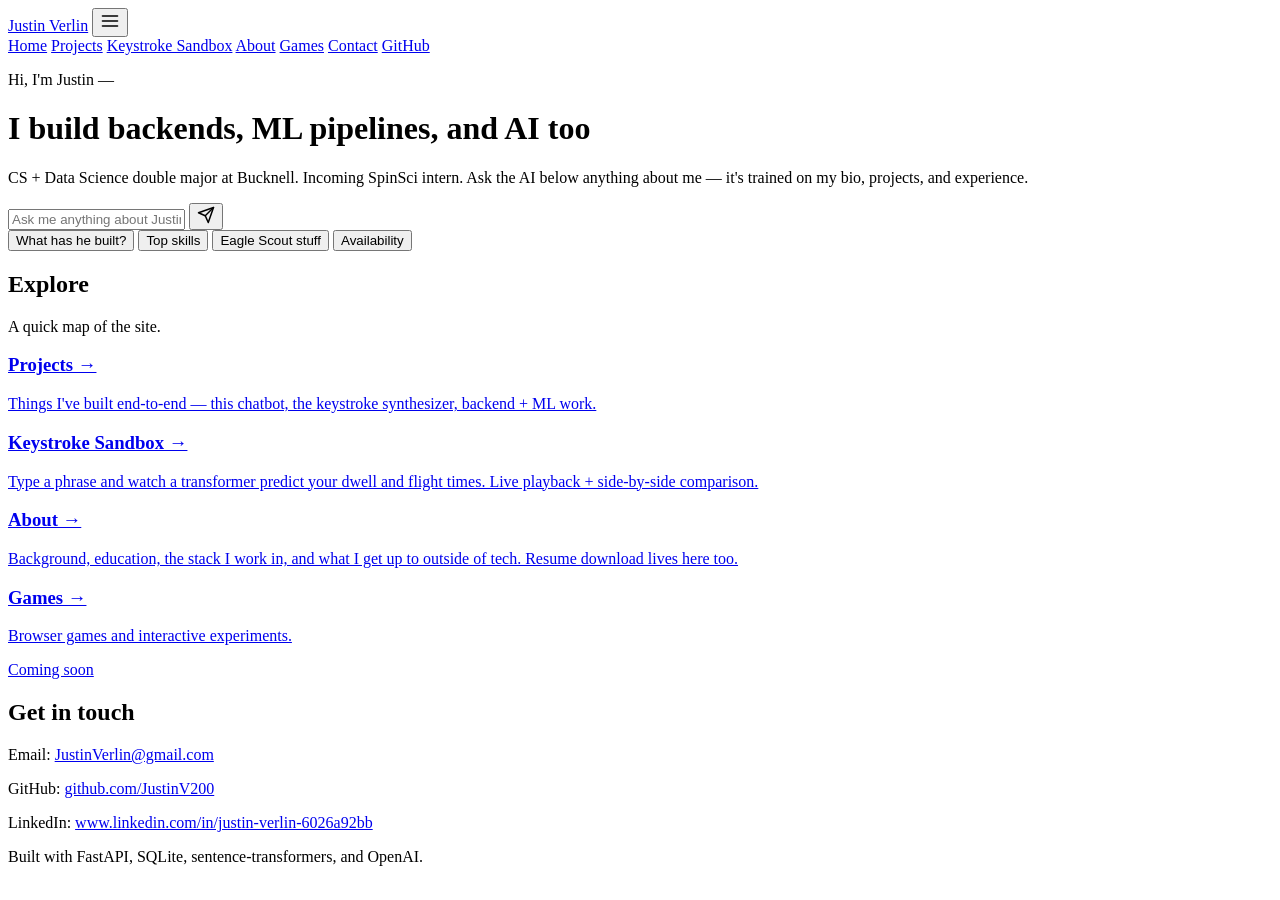
==== apps/web/public/index.html @ c2363d2b "refactor" ====
<!DOCTYPE html>
<html lang="en">
<head>
	<meta charset="UTF-8" />
	<meta name="viewport" content="width=device-width, initial-scale=1.0" />
	<title>Justin Verlin — CS + Data Science Student</title>
	<meta name="description" content="Portfolio of Justin Verlin — CS + Data Science student at Bucknell. Building end-to-end ML systems: a keystroke synthesis model, RAG-powered chatbot, and more." />
	<meta name="author" content="Justin Verlin" />
	<link rel="canonical" href="https://justinverlin.com/" />

	<!-- Open Graph / link previews -->
	<meta property="og:type" content="website" />
	<meta property="og:url" content="https://justinverlin.com/" />
	<meta property="og:title" content="Justin Verlin — CS + Data Science Student" />
	<meta property="og:description" content="Portfolio: keystroke synthesis model, RAG-powered chatbot, backend + ML projects." />
	<meta property="og:image" content="https://justinverlin.com/assets/og-image.png" />
	<meta name="twitter:card" content="summary_large_image" />

	<!-- Favicons -->
	<link rel="icon" type="image/svg+xml" href="/assets/images/favicon.svg" />
	<link rel="icon" href="/assets/images/favicon.svg" sizes="any" />

	<link rel="preconnect" href="https://fonts.googleapis.com">
	<link rel="preconnect" href="https://fonts.gstatic.com" crossorigin>
	<link href="https://fonts.googleapis.com/css2?family=Inter:wght@400;500;600;700&display=swap" rel="stylesheet">
	<link rel="stylesheet" href="/css/styles.css" />
</head>
<body>
	<nav class="nav" id="site-nav">
		<a href="/" class="nav-brand">Justin Verlin</a>
		<button class="nav-toggle" id="nav-toggle" aria-label="Menu" aria-expanded="false">
			<svg viewBox="0 0 24 24" width="20" height="20" fill="none" stroke="currentColor" stroke-width="2" stroke-linecap="round"><line x1="3" y1="6" x2="21" y2="6"/><line x1="3" y1="12" x2="21" y2="12"/><line x1="3" y1="18" x2="21" y2="18"/></svg>
		</button>
		<div class="nav-links">
			<a href="/" class="nav-active">Home</a>
			<a href="/projects">Projects</a>
			<a href="/keystroke">Keystroke Sandbox</a>
			<a href="/about">About</a>
			<a href="/games">Games</a>
			<a href="#contact">Contact</a>
			<a href="https://github.com/JustinV200" target="_blank" rel="noopener">GitHub</a>
		</div>
	</nav>

	<header class="hero" id="top">
		<div class="hero-inner">
			<p class="eyebrow">Hi, I'm Justin —</p>
			<h1>I build backends, ML pipelines, and AI tools.</h1>
			<p class="lede">
				CS + Data Science double major at Bucknell. Incoming SpinSci intern.
				Ask the AI below anything about me — it's trained on my bio, projects,
				and experience.
			</p>

			<div class="chat-hero">
				<form id="hero-form" class="chat-form">
					<input
						id="hero-input"
						type="text"
						autocomplete="off"
						maxlength="500"
						placeholder="Ask me anything about Justin..."
					/>
					<button type="submit" aria-label="Send">
						<svg viewBox="0 0 24 24" width="18" height="18" fill="none" stroke="currentColor" stroke-width="2" stroke-linecap="round" stroke-linejoin="round"><line x1="22" y1="2" x2="11" y2="13"/><polygon points="22 2 15 22 11 13 2 9 22 2"/></svg>
					</button>
				</form>
				<div class="suggestions">
					<button class="chip" data-prompt="What projects has Justin built?">What has he built?</button>
					<button class="chip" data-prompt="What are Justin's strongest technical skills?">Top skills</button>
					<button class="chip" data-prompt="Tell me about Justin's Eagle Scout achievements.">Eagle Scout stuff</button>
					<button class="chip" data-prompt="Is Justin available for work?">Availability</button>
				</div>
				<div id="hero-response" class="hero-response" hidden></div>
			</div>
		</div>
	</header>

	<section class="section reveal" id="explore">
		<h2>Explore</h2>
		<p class="lede">A quick map of the site.</p>
		<div class="tab-cards">
			<a class="tab-card" href="/projects">
				<h3>Projects →</h3>
				<p>Things I've built end-to-end — this chatbot, the keystroke synthesizer, backend + ML work.</p>
			</a>
			<a class="tab-card" href="/keystroke">
				<h3>Keystroke Sandbox →</h3>
				<p>Type a phrase and watch a transformer predict your dwell and flight times. Live playback + side-by-side comparison.</p>
			</a>
			<a class="tab-card" href="/about">
				<h3>About →</h3>
				<p>Background, education, the stack I work in, and what I get up to outside of tech. Resume download lives here too.</p>
			</a>
			<a class="tab-card" href="/games">
				<h3>Games →</h3>
				<p>Browser games and interactive experiments.</p>
				<span class="badge-soon">Coming soon</span>
			</a>
		</div>
	</section>

	<footer class="footer" id="contact">
		<h2>Get in touch</h2>
		<p>Email: <a href="mailto:JustinVerlin@gmail.com">JustinVerlin@gmail.com</a></p>
		<p>GitHub: <a href="https://github.com/JustinV200" target="_blank" rel="noopener">github.com/JustinV200</a></p>
        <p>LinkedIn: <a href="https://www.linkedin.com/in/justin-verlin-6026a92bb" target="_blank" rel="noopener">www.linkedin.com/in/justin-verlin-6026a92bb</a></p>
		<p class="footnote">Built with FastAPI, SQLite, sentence-transformers, and OpenAI.</p>
	</footer>

	<script src="/js/chat.js"></script>
	<script>
	/* --- Typewriter on hero h1 --- */
	(function () {
		const el = document.querySelector('.hero h1');
		if (!el) return;
		const text = el.textContent;
		el.textContent = '';
		[...text].forEach((ch, i) =>
			setTimeout(() => { el.textContent += ch; }, i * 28)
		);
	})();

	/* --- Scroll-reveal --- */
	(function () {
		const io = new IntersectionObserver(
			entries => entries.forEach(e => e.target.classList.toggle('visible', e.isIntersecting)),
			{ threshold: 0.08 }
		);
		document.querySelectorAll('.reveal').forEach(el => io.observe(el));
	})();

	/* --- Nav active-link on scroll --- */
	(function () {
		const sections = document.querySelectorAll('section[id], footer[id]');
		const links = document.querySelectorAll('.nav-links a');
		const io = new IntersectionObserver(
			entries => {
				entries.forEach(e => {
					if (e.isIntersecting) {
						links.forEach(a => {
							const href = a.getAttribute('href');
							a.classList.toggle('nav-active', href === '#' + e.target.id);
						});
					}
				});
			},
			{ rootMargin: '-40% 0px -55%' }
		);
		sections.forEach(s => io.observe(s));
	})();
	</script>
</body>
</html>
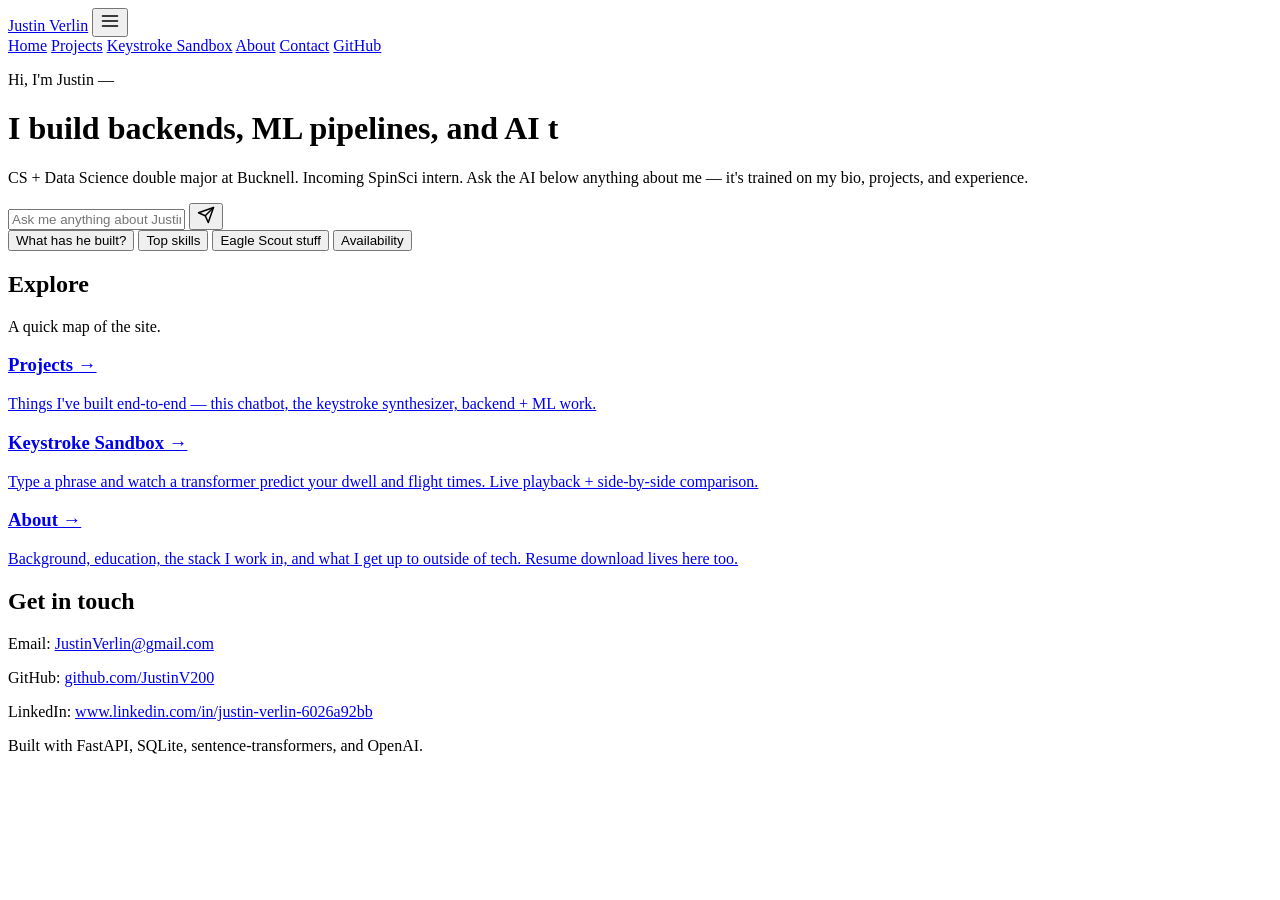
==== commit 76636115: "remove games section" ====
--- a/apps/web/public/index.html
+++ b/apps/web/public/index.html
@@ -36,7 +36,6 @@
 			<a href="/projects">Projects</a>
 			<a href="/keystroke">Keystroke Sandbox</a>
 			<a href="/about">About</a>
-			<a href="/games">Games</a>
 			<a href="#contact">Contact</a>
 			<a href="https://github.com/JustinV200" target="_blank" rel="noopener">GitHub</a>
 		</div>
@@ -91,11 +90,6 @@
 			<a class="tab-card" href="/about">
 				<h3>About →</h3>
 				<p>Background, education, the stack I work in, and what I get up to outside of tech. Resume download lives here too.</p>
-			</a>
-			<a class="tab-card" href="/games">
-				<h3>Games →</h3>
-				<p>Browser games and interactive experiments.</p>
-				<span class="badge-soon">Coming soon</span>
 			</a>
 		</div>
 	</section>
